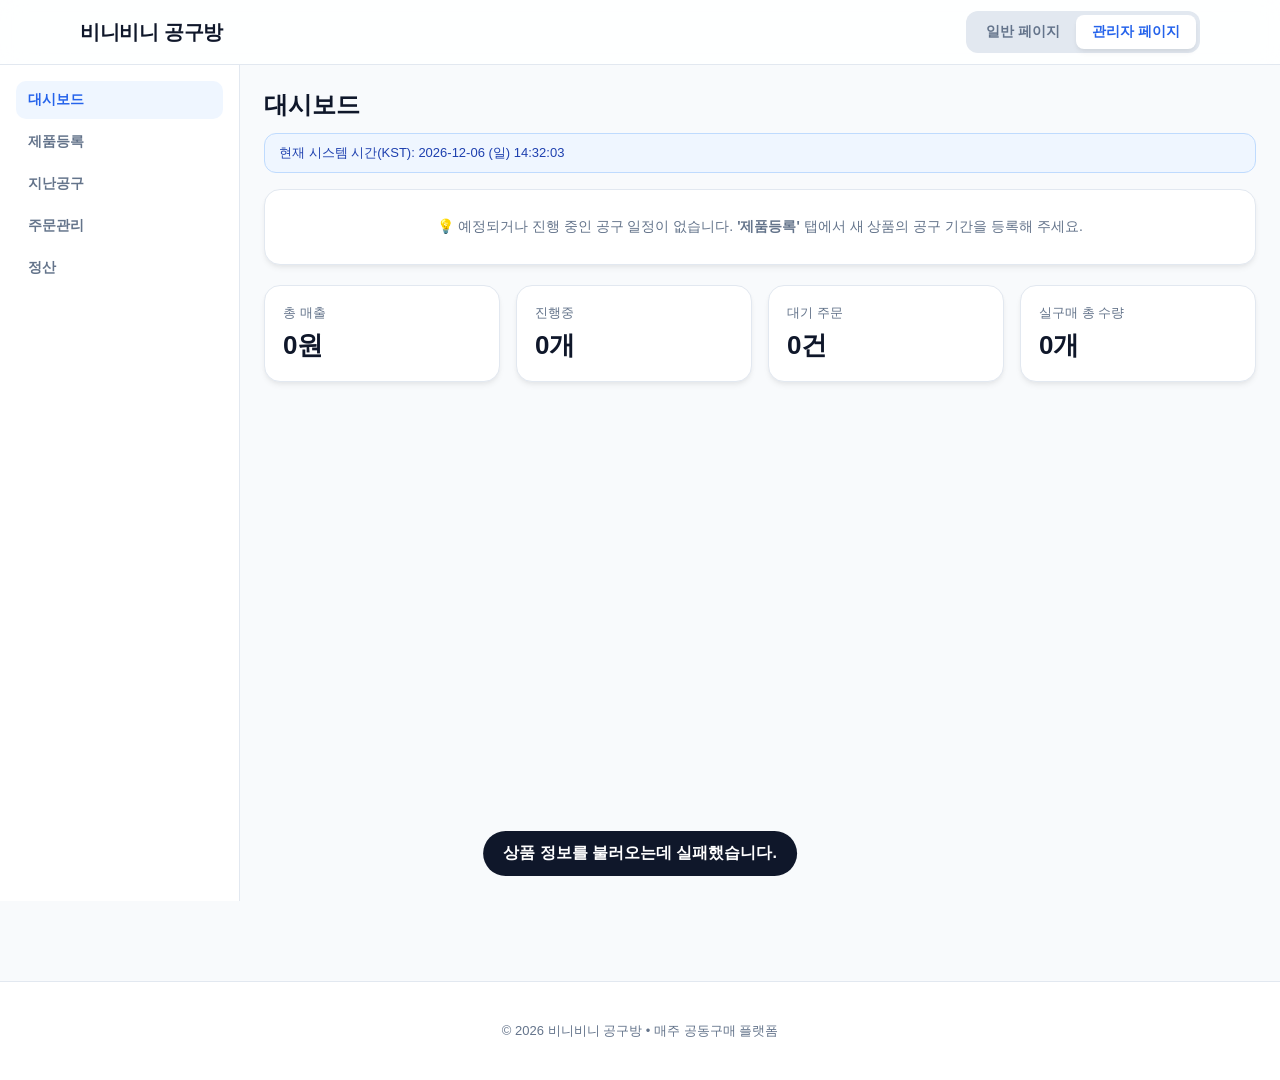
==== admin.html @ 6e975e44 "upload" ====
<!DOCTYPE html>
<html lang="ko">

<head>
    <meta charset="utf-8">
    <meta name="viewport" content="width=device-width, initial-scale=1">
    <title>비니비니 공구방 - 관리자 모드</title>
    <link rel="stylesheet" href="admin.css">
    <script src="admin.js" defer></script>
</head>

<body>
    <div class="app">
        <header class="header">
            <div class="container header-inner">
                <button id="mMenu" class="m-menu">☰</button>
                <div class="brand"><span>비니비니 공구방</span></div>
                <div class="toggle-group">
                    <a href="index.html" id="toggle-public" class="toggle-btn">일반 페이지</a>
                    <a href="admin.html" id="toggle-admin" class="toggle-btn active">관리자 페이지</a>
                </div>
            </div>
        </header>

        <div id="admin-page" class="page">
            <div class="admin-layout">
                <div class="admin-overlay" id="adminOverlay"></div>
                <aside class="admin-sidebar" id="adminSidebar">
                    <nav class="admin-nav">
                        <button class="admin-nav-btn active" data-view="dashboard">대시보드</button>
                        <button class="admin-nav-btn" data-view="register">제품등록</button>
                        <button class="admin-nav-btn" data-view="past">지난공구</button>
                        <button class="admin-nav-btn" data-view="orders">주문관리</button>
                        <button class="admin-nav-btn" data-view="settle">정산</button>
                    </nav>
                </aside>
                <main class="admin-main">
                    <div id="admin-dashboard" class="admin-view active">
                        <h1 style="font-size:24px;font-weight:800;margin:0 0 12px">대시보드</h1>
                        <div id="kstDebug"
                            style="background:#eff6ff;border:1px solid #bfdbfe;color:#1e40af;padding:10px 14px;border-radius:12px;font-size:13px;margin-bottom:16px">
                        </div>
                        <div id="nextScheduleCard" class="card card-pad" style="margin-bottom:20px"></div>
                        <div class="dash-grid">
                            <div class="dash-card">
                                <div class="dash-label">총 매출</div>
                                <div class="dash-value" id="dash-sales">0원</div>
                            </div>
                            <div class="dash-card">
                                <div class="dash-label">진행중</div>
                                <div class="dash-value" id="dash-active">0개</div>
                            </div>
                            <div class="dash-card">
                                <div class="dash-label">대기 주문</div>
                                <div class="dash-value" id="dash-pending">0건</div>
                            </div>
                            <div class="dash-card">
                                <div class="dash-label">실구매 총 수량</div>
                                <div class="dash-value" id="dash-qty">0개</div>
                            </div>
                        </div>
                    </div>

                    <div id="admin-register" class="admin-view">
                        <h1 style="font-size:24px;font-weight:800;margin:0 0 20px">제품 등록</h1>
                        <div class="card card-pad">
                            <form id="productForm" class="form-grid">
                                <div class="form-grid two">
                                    <div class="form-field">
                                        <label class="form-label">상품명 *</label>
                                        <input class="form-input" name="name" required placeholder="예: 프리미엄 텀블러 500ml 단품 세트">
                                    </div>
                                    <div class="form-field">
                                        <label class="form-label">소비자가 (원) *</label>
                                        <input class="form-input" name="originalPrice" type="number" min="0" required placeholder="29000">
                                    </div>
                                </div>
                                <div class="form-grid two">
                                    <div class="form-field">
                                        <label class="form-label">판매가 (원) *</label>
                                        <input class="form-input" name="salePrice" type="number" min="0" required placeholder="18900">
                                    </div>
                                    <div class="form-field">
                                        <label class="form-label">제품원가 (원) *</label>
                                        <input class="form-input" name="costPrice" type="number" min="0" required placeholder="9500">
                                    </div>
                                </div>
                                <div class="form-grid two">
                                    <div class="form-field">
                                        <label class="form-label">용량 *</label>
                                        <input class="form-input" name="specVol" required placeholder="500ml">
                                    </div>
                                    <div class="form-field">
                                        <label class="form-label">소재 *</label>
                                        <input class="form-input" name="specMat" required placeholder="스테인리스 316">
                                    </div>
                                </div>
                                <div class="form-grid two">
                                    <div class="form-field">
                                        <label class="form-label">색상 *</label>
                                        <input class="form-input" name="specColor" required placeholder="코랄핑크 / 스카이블루">
                                    </div>
                                    <div class="form-field">
                                        <label class="form-label">제품구성 *</label>
                                        <input class="form-input" name="specQty" required placeholder="예: 본품 1개 + 전용 파우치 1개">
                                    </div>
                                </div>
                                <div class="form-grid two">
                                    <div class="form-field">
                                        <label class="form-label">시작일 (자정 00:00 자동시작) *</label>
                                        <div style="display:grid;grid-template-columns:repeat(3,1fr);gap:6px">
                                            <select name="startYear" class="form-select" required></select>
                                            <select name="startMonth" class="form-select" required></select>
                                            <select name="startDay" class="form-select" required></select>
                                        </div>
                                    </div>
                                    <div class="form-field">
                                        <label class="form-label">종료일 (밤 23:59:59 자동마감) *</label>
                                        <div style="display:grid;grid-template-columns:repeat(3,1fr);gap:6px">
                                            <select name="endYear" class="form-select" required></select>
                                            <select name="endMonth" class="form-select" required></select>
                                            <select name="endDay" class="form-select" required></select>
                                        </div>
                                    </div>
                                </div>

                                <div class="image-upload-box">
                                    <div class="form-field">
                                        <label class="form-label">썸네일 이미지 <span id="thumbCounter" style="font-weight:400;color:var(--muted)">0/5</span> *</label>
                                        <label class="image-upload">
                                            <input id="thumbImagesInput" type="file" accept=".jpg,.jpeg,.png,.webp" multiple hidden>
                                            <div>클릭하여 썸네일 등록 (최대 5장)</div>
                                        </label>
                                        <div id="thumbPreviews" class="image-previews"></div>
                                    </div>
                                    <div class="form-field">
                                        <label class="form-label">상품 상세 이미지 <span id="detailCounter" style="font-weight:400;color:var(--muted)">0/15</span> *</label>
                                        <label class="image-upload">
                                            <input id="detailImagesInput" type="file" accept=".jpg,.jpeg,.png,.webp" multiple hidden>
                                            <div>클릭하여 상세이미지 등록 (최대 15장)</div>
                                        </label>
                                        <div id="detailPreviews" class="image-previews"></div>
                                    </div>
                                </div>

                                <div style="display:flex;gap:8px;justify-content:flex-end;margin-top:16px">
                                    <button type="button" id="cancelEditBtn" class="btn-secondary" style="display:none">취소</button>
                                    <button type="submit" class="btn-primary" id="productSubmitBtn">제품 등록하기</button>
                                </div>
                            </form>
                        </div>

                        <div class="card card-pad" style="margin-top:24px">
                            <h3 style="margin:0 0 16px;font-weight:800">등록된 상품 목록</h3>
                            <div class="table-wrap">
                                <table class="admin-table" id="adminProductListTable">
                                    <thead>
                                        <tr>
                                            <th>상품명</th>
                                            <th>판매가</th>
                                            <th>원가</th>
                                            <th>썸네일/상세</th>
                                            <th>상태</th>
                                            <th>액션</th>
                                        </tr>
                                    </thead>
                                    <tbody></tbody>
                                </table>
                            </div>
                        </div>
                    </div>

                    <div id="admin-past" class="admin-view">
                        <h1 style="font-size:24px;font-weight:800;margin:0 0 20px">지난 공구</h1>
                        <div class="table-wrap">
                            <table class="admin-table" id="adminPastTable">
                                <thead>
                                    <tr>
                                        <th>상품명</th>
                                        <th>기간</th>
                                        <th>판매가</th>
                                        <th>원가</th>
                                        <th>판매수량</th>
                                        <th>상태</th>
                                    </tr>
                                </thead>
                                <tbody></tbody>
                            </table>
                        </div>
                    </div>

                    <div id="admin-orders" class="admin-view">
                        <div style="display:flex;justify-content:space-between;align-items:center;margin-bottom:20px">
                            <h1 style="font-size:24px;font-weight:800;margin:0">주문 관리</h1>
                        </div>
                        <div class="table-wrap">
                            <table class="admin-table" id="adminOrdersTable">
                                <thead>
                                    <tr>
                                        <th>주문일시</th>
                                        <th>상품</th>
                                        <th>주문자</th>
                                        <th>입금자명</th>
                                        <th>연락처</th>
                                        <th>수량</th>
                                        <th>금액</th>
                                        <th>입금상태</th>
                                    </tr>
                                </thead>
                                <tbody></tbody>
                            </table>
                        </div>
                    </div>

                    <div id="admin-settle" class="admin-view">
                        <div style="display:flex;justify-content:space-between;align-items:center;margin-bottom:20px">
                            <h1 style="font-size:24px;font-weight:800;margin:0">정산</h1>
                            <div style="background:white;padding:10px 16px;border-radius:12px;border:1px solid var(--border)">
                                총 이익 <strong id="totalProfit" style="font-size:20px;color:var(--primary);margin-left:8px">0원</strong>
                            </div>
                        </div>
                        <div class="table-wrap">
                            <table class="admin-table" id="settleTable">
                                <thead>
                                    <tr>
                                        <th>상품명</th>
                                        <th>판매수량</th>
                                        <th>매출</th>
                                        <th>이익</th>
                                    </tr>
                                </thead>
                                <tbody></tbody>
                            </table>
                        </div>
                    </div>
                </main>
            </div>
        </div>

        <footer class="footer">© 2026 비니비니 공구방 • 매주 공동구매 플랫폼</footer>
    </div>

    <div id="toast" class="toast"></div>
</body>

</html>
---- admin.css ----
:root {
    --bg: #f8fafc;
    --card: #fff;
    --primary: #2563eb;
    --primary-dark: #1d4ed8;
    --text: #0f172a;
    --muted: #64748b;
    --border: #e2e8f0;
    --success: #10b981;
    --warning: #f59e0b;
    --danger: #ef4444;
    --radius: 16px;
    --shadow: 0 4px 6px -1px rgba(0, 0, 0, .06), 0 2px 4px -1px rgba(0, 0, 0, .04);
}

* {
    box-sizing: border-box
}

input[type="datetime-local"],
input[type="date"],
input[type="time"] {
    color: #0f172a !important;
    -webkit-text-fill-color: #0f172a !important;
}

input[type="datetime-local"]::-webkit-datetime-edit,
input[type="datetime-local"]::-webkit-datetime-edit-text,
input[type="datetime-local"]::-webkit-datetime-edit-month-field,
input[type="datetime-local"]::-webkit-datetime-edit-day-field,
input[type="datetime-local"]::-webkit-datetime-edit-year-field,
input[type="datetime-local"]::-webkit-datetime-edit-hour-field,
input[type="datetime-local"]::-webkit-datetime-edit-minute-field {
    color: #0f172a !important;
}

html,
body {
    height: 100%
}

body {
    margin: 0;
    font-family: -apple-system, BlinkMacSystemFont, "Apple SD Gothic Neo", "Noto Sans KR", Segoe UI, Roboto, Helvetica, Arial, sans-serif;
    background: var(--bg);
    color: var(--text);
    -webkit-font-smoothing: antialiased
}

.container {
    max-width: 1160px;
    margin: 0 auto;
    padding: 0 20px
}

.header {
    position: sticky;
    top: 0;
    z-index: 40;
    background: rgba(255, 255, 255, .85);
    backdrop-filter: saturate(180%) blur(12px);
    border-bottom: 1px solid var(--border)
}

.header-inner {
    display: flex;
    align-items: center;
    justify-content: space-between;
    height: 64px;
    gap: 16px
}

.brand {
    display: flex;
    align-items: center;
    gap: 10px;
    font-weight: 800;
    font-size: 20px;
    letter-spacing: -.3px
}

.toggle-group {
    display: flex;
    background: #e2e8f0;
    padding: 4px;
    border-radius: 12px
}

.toggle-btn {
    padding: 8px 16px;
    border: 0;
    background: transparent;
    border-radius: 8px;
    font-weight: 600;
    color: var(--muted);
    cursor: pointer;
    transition: .2s;
    font-size: 14px;
    text-decoration: none;
}

.toggle-btn.active {
    background: white;
    color: var(--primary);
    box-shadow: var(--shadow)
}

.page {
    padding-bottom: 80px
}

.card {
    background: var(--card);
    border-radius: var(--radius);
    box-shadow: var(--shadow);
    border: 1px solid var(--border);
    overflow: hidden;
    display: flex;
    flex-direction: column
}

.card-pad {
    padding: 16px
}

@media(min-width:768px) {
    .card-pad {
        padding: 24px
    }
}

.table-wrap {
    overflow: auto;
    background: white;
    border-radius: var(--radius);
    box-shadow: var(--shadow);
    border: 1px solid var(--border)
}

table.admin-table {
    width: 100%;
    border-collapse: collapse;
    font-size: 14px;
    min-width: 720px
}

.admin-table th {
    background: #f8fafc;
    padding: 12px;
    text-align: left;
    font-weight: 700;
    color: var(--muted);
    border-bottom: 1px solid var(--border);
    white-space: nowrap
}

.admin-table td {
    padding: 12px;
    border-bottom: 1px solid var(--border);
    vertical-align: middle
}

.badge {
    display: inline-flex;
    align-items: center;
    padding: 4px 10px;
    border-radius: 999px;
    font-size: 12px;
    font-weight: 700
}

.badge-success {
    background: #dcfce7;
    color: #166534
}

.badge-gray {
    background: #f1f5f9;
    color: #475569
}

.badge-warning {
    background: #fef3c7;
    color: #92400e
}

.admin-layout {
    display: flex;
    min-height: calc(100vh - 64px)
}

.admin-sidebar {
    width: 240px;
    background: white;
    border-right: 1px solid var(--border);
    padding: 16px;
    flex-shrink: 0
}

.admin-nav {
    display: flex;
    flex-direction: column;
    gap: 4px
}

.admin-nav-btn {
    display: flex;
    align-items: center;
    gap: 10px;
    padding: 10px 12px;
    border-radius: 10px;
    border: 0;
    background: transparent;
    text-align: left;
    font-weight: 600;
    color: var(--muted);
    cursor: pointer;
    width: 100%;
    font-size: 14px
}

.admin-nav-btn.active,
.admin-nav-btn:hover {
    background: #eff6ff;
    color: var(--primary)
}

.admin-main {
    flex: 1;
    padding: 24px;
    max-width: 1200px;
    width: 100%
}

.admin-view {
    display: none
}

.admin-view.active {
    display: block
}

.dash-grid {
    display: grid;
    grid-template-columns: repeat(2, 1fr);
    gap: 16px;
    margin-bottom: 24px
}

@media(min-width:900px) {
    .dash-grid {
        grid-template-columns: repeat(4, 1fr)
    }
}

.dash-card {
    background: white;
    padding: 18px;
    border-radius: 16px;
    border: 1px solid var(--border);
    box-shadow: var(--shadow)
}

.dash-label {
    font-size: 13px;
    color: var(--muted);
    margin-bottom: 6px
}

.dash-value {
    font-size: 26px;
    font-weight: 800;
    letter-spacing: -.5px
}

.form-grid {
    display: grid;
    gap: 16px
}

@media(min-width:720px) {
    .form-grid.two {
        grid-template-columns: 1fr 1fr
    }
}

.form-field {
    display: flex;
    flex-direction: column;
    gap: 6px
}

.form-label {
    font-weight: 600;
    font-size: 14px
}

.form-input,
.form-textarea,
.form-select {
    padding: 12px 14px;
    border: 1px solid var(--border);
    border-radius: 12px;
    font-size: 15px;
    font-family: inherit;
    background: white;
    transition: .2s
}

.form-input:focus,
.form-textarea:focus,
.form-select:focus {
    outline: none;
    border-color: var(--primary);
    box-shadow: 0 0 0 3px rgba(37, 99, 235, .15)
}

.image-upload-box {
    display: grid;
    grid-template-columns: 1fr;
    gap: 16px
}

@media(min-width:720px) {
    .image-upload-box {
        grid-template-columns: 1fr 1fr
    }
}

.image-upload {
    border: 2px dashed var(--border);
    border-radius: 16px;
    padding: 20px;
    text-align: center;
    background: #f8fafc;
    cursor: pointer;
    transition: .2s
}

.image-upload:hover {
    border-color: var(--primary);
    background: #eff6ff
}

.image-previews {
    display: grid;
    grid-template-columns: repeat(5, 1fr);
    gap: 10px;
    margin-top: 12px
}

.preview-item {
    aspect-ratio: 4/3;
    border-radius: 12px;
    overflow: hidden;
    border: 1px solid var(--border);
    position: relative;
    background: #f1f5f9
}

.preview-item img {
    width: 100%;
    height: 100%;
    object-fit: cover
}

.preview-remove {
    position: absolute;
    top: 4px;
    right: 4px;
    background: rgba(0, 0, 0, .6);
    color: white;
    border: 0;
    width: 24px;
    height: 24px;
    border-radius: 50%;
    cursor: pointer;
    font-size: 14px
}

.btn-primary {
    padding: 12px 20px;
    background: var(--primary);
    color: white;
    border: 0;
    border-radius: 12px;
    font-weight: 700;
    cursor: pointer;
    transition: .2s
}

.btn-secondary {
    padding: 10px 16px;
    background: white;
    border: 1px solid var(--border);
    border-radius: 10px;
    font-weight: 600;
    cursor: pointer
}

.toast {
    position: fixed;
    bottom: 24px;
    left: 50%;
    transform: translateX(-50%) translateY(20px);
    background: #0f172a;
    color: white;
    padding: 12px 20px;
    border-radius: 999px;
    font-weight: 600;
    opacity: 0;
    transition: .3s;
    z-index: 200
}

.toast.show {
    opacity: 1;
    transform: translateX(-50%) translateY(0)
}

.footer {
    padding: 40px 20px;
    text-align: center;
    color: var(--muted);
    font-size: 13px;
    border-top: 1px solid var(--border);
    background: white
}

@media(max-width:768px) {
    .admin-sidebar {
        position: fixed;
        left: -260px;
        top: 64px;
        bottom: 0;
        z-index: 30;
        transition: .3s
    }

    .admin-sidebar.open {
        left: 0
    }

    .image-previews {
        grid-template-columns: repeat(3, 1fr)
    }
}

.m-menu {
    display: none
}

@media(max-width:768px) {
    .m-menu {
        display: grid;
        place-items: center;
        width: 40px;
        height: 40px;
        font-size: 24px;
        background: #f1f5f9;
        border: 0;
        border-radius: 10px;
        margin-right: 8px
    }
}

.admin-overlay {
    position: fixed;
    inset: 0;
    background: rgba(0, 0, 0, .4);
    z-index: 29;
    display: none
}

.admin-overlay.show {
    display: block
}
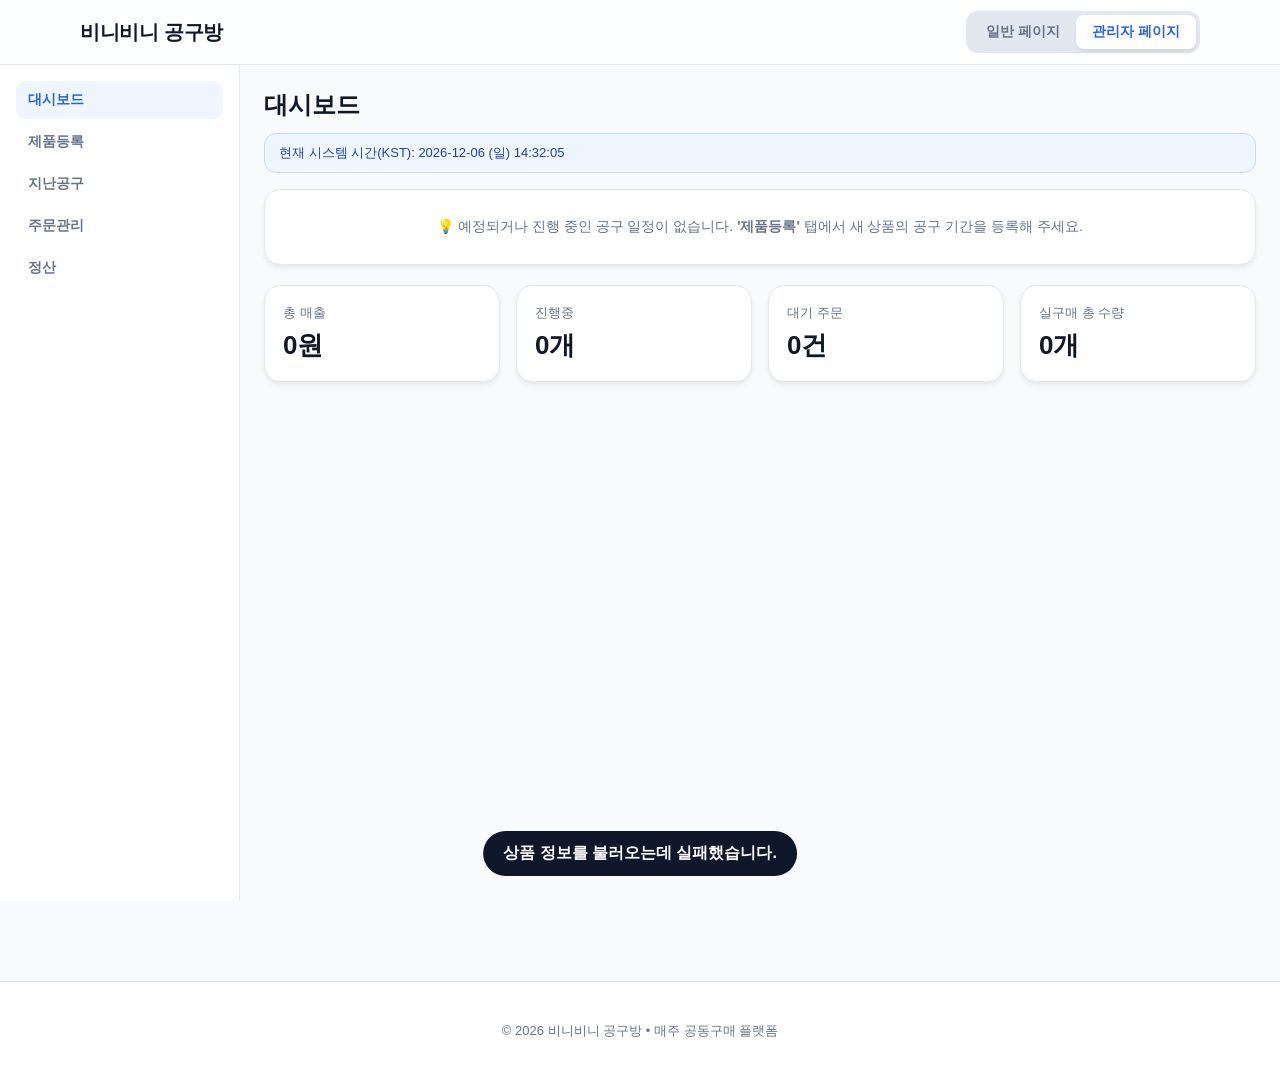
==== commit 0fd8ae4d: "upload" ====
--- a/admin.html
+++ b/admin.html
@@ -67,45 +67,53 @@
                             <form id="productForm" class="form-grid">
                                 <div class="form-grid two">
                                     <div class="form-field">
+                                        <label class="form-label">카테고리 *</label>
+                                        <select name="category" class="form-select" required>
+                                            <option value="생활용품">생활용품</option>
+                                            <option value="식품">식품</option>
+                                            <option value="건강기능식품">건강기능식품</option>
+                                        </select>
+                                    </div>
+                                    <div class="form-field">
                                         <label class="form-label">상품명 *</label>
-                                        <input class="form-input" name="name" required placeholder="예: 프리미엄 텀블러 500ml 단품 세트">
-                                    </div>
+                                        <input class="form-input" name="name" required>
+                                    </div>
+                                </div>
+                                <div class="form-grid two">
                                     <div class="form-field">
                                         <label class="form-label">소비자가 (원) *</label>
-                                        <input class="form-input" name="originalPrice" type="number" min="0" required placeholder="29000">
-                                    </div>
-                                </div>
-                                <div class="form-grid two">
+                                        <input class="form-input" name="originalPrice" type="number" min="0" required>
+                                    </div>
                                     <div class="form-field">
                                         <label class="form-label">판매가 (원) *</label>
-                                        <input class="form-input" name="salePrice" type="number" min="0" required placeholder="18900">
-                                    </div>
+                                        <input class="form-input" name="salePrice" type="number" min="0" required>
+                                    </div>
+                                </div>
+                                <div class="form-grid two">
                                     <div class="form-field">
                                         <label class="form-label">제품원가 (원) *</label>
-                                        <input class="form-input" name="costPrice" type="number" min="0" required placeholder="9500">
-                                    </div>
-                                </div>
-                                <div class="form-grid two">
-                                    <div class="form-field">
-                                        <label class="form-label">용량 *</label>
-                                        <input class="form-input" name="specVol" required placeholder="500ml">
-                                    </div>
-                                    <div class="form-field">
-                                        <label class="form-label">소재 *</label>
-                                        <input class="form-input" name="specMat" required placeholder="스테인리스 316">
-                                    </div>
-                                </div>
-                                <div class="form-grid two">
-                                    <div class="form-field">
-                                        <label class="form-label">색상 *</label>
-                                        <input class="form-input" name="specColor" required placeholder="코랄핑크 / 스카이블루">
-                                    </div>
+                                        <input class="form-input" name="costPrice" type="number" min="0" required>
+                                    </div>
+                                    <div class="form-field">
+                                        <label class="form-label" id="label-specVol">용량 *</label>
+                                        <input class="form-input" name="specVol" required>
+                                    </div>
+                                </div>
+                                <div class="form-grid two">
+                                    <div class="form-field">
+                                        <label class="form-label" id="label-specMat">소재 *</label>
+                                        <input class="form-input" name="specMat" required>
+                                    </div>
+                                    <div class="form-field">
+                                        <label class="form-label" id="label-specColor">색상 *</label>
+                                        <input class="form-input" name="specColor" required>
+                                    </div>
+                                </div>
+                                <div class="form-grid two">
                                     <div class="form-field">
                                         <label class="form-label">제품구성 *</label>
-                                        <input class="form-input" name="specQty" required placeholder="예: 본품 1개 + 전용 파우치 1개">
-                                    </div>
-                                </div>
-                                <div class="form-grid two">
+                                        <input class="form-input" name="specQty" required>
+                                    </div>
                                     <div class="form-field">
                                         <label class="form-label">시작일 (자정 00:00 자동시작) *</label>
                                         <div style="display:grid;grid-template-columns:repeat(3,1fr);gap:6px">
@@ -114,6 +122,8 @@
                                             <select name="startDay" class="form-select" required></select>
                                         </div>
                                     </div>
+                                </div>
+                                <div class="form-grid two">
                                     <div class="form-field">
                                         <label class="form-label">종료일 (밤 23:59:59 자동마감) *</label>
                                         <div style="display:grid;grid-template-columns:repeat(3,1fr);gap:6px">
@@ -122,6 +132,7 @@
                                             <select name="endDay" class="form-select" required></select>
                                         </div>
                                     </div>
+                                    <div class="form-field"></div>
                                 </div>
 
                                 <div class="image-upload-box">
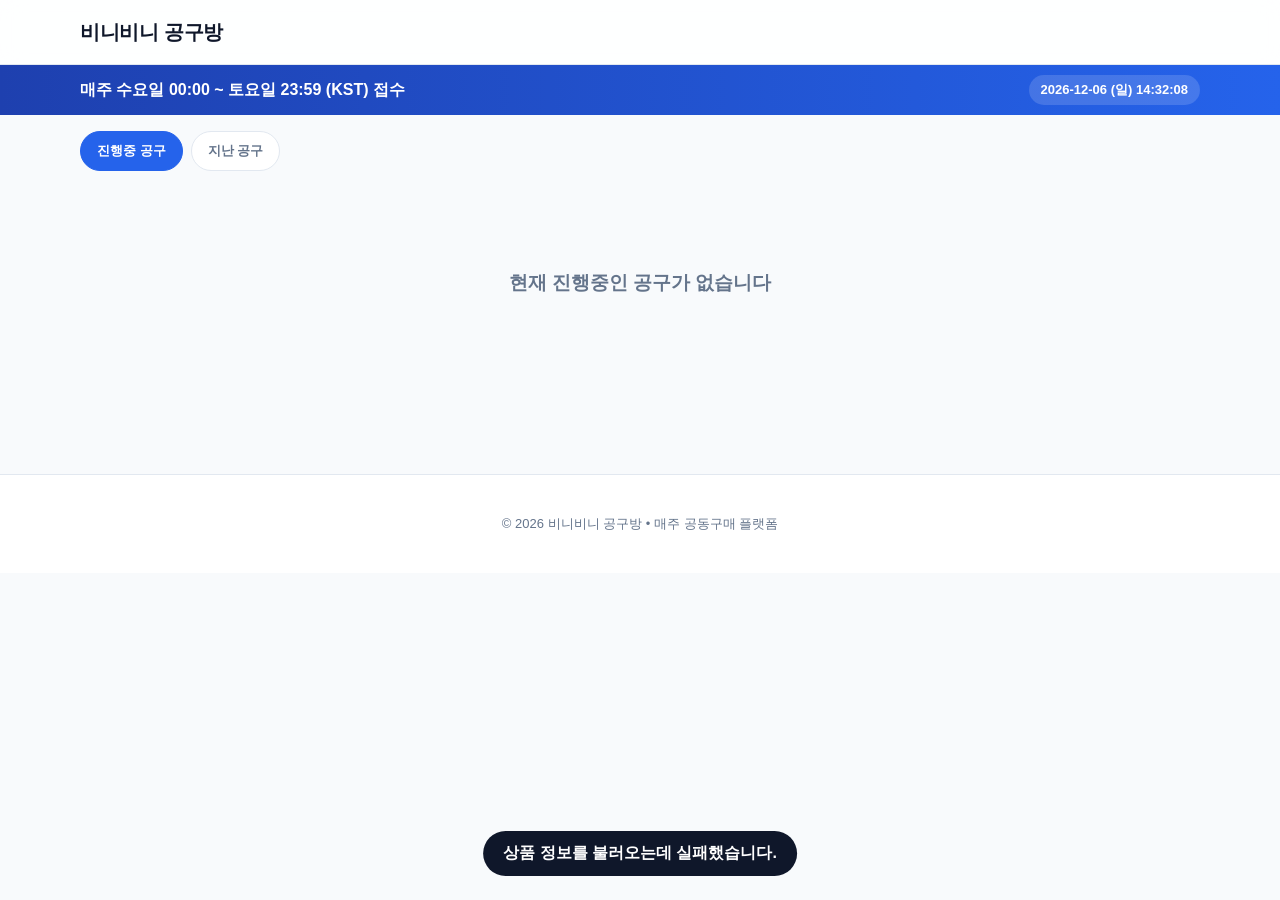
==== commit 4354dc36: "uploadlink" ====
--- a/admin.html
+++ b/admin.html
@@ -15,10 +15,6 @@
             <div class="container header-inner">
                 <button id="mMenu" class="m-menu">☰</button>
                 <div class="brand"><span>비니비니 공구방</span></div>
-                <div class="toggle-group">
-                    <a href="index.html" id="toggle-public" class="toggle-btn">일반 페이지</a>
-                    <a href="admin.html" id="toggle-admin" class="toggle-btn active">관리자 페이지</a>
-                </div>
             </div>
         </header>
 
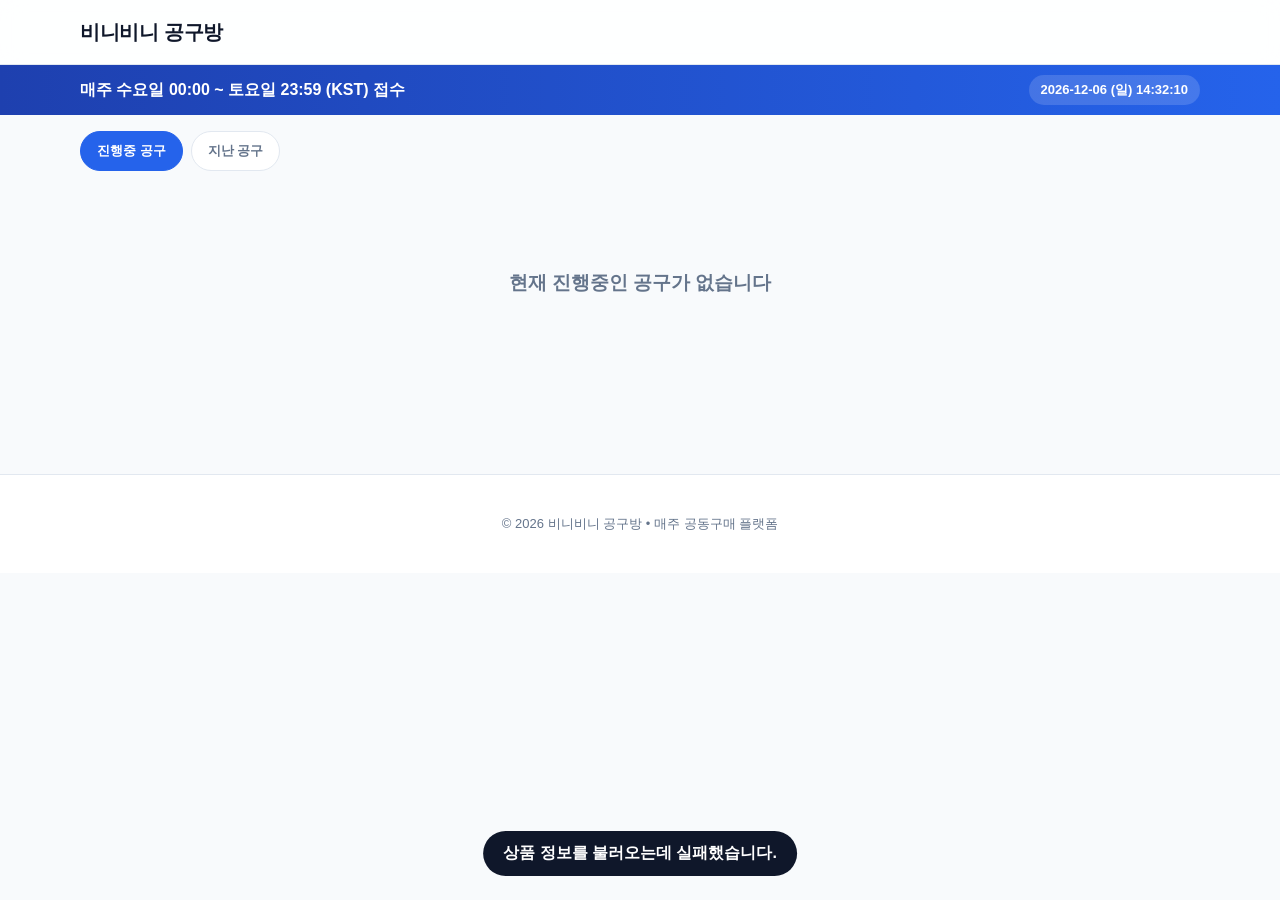
==== commit ed57b704: "upload" ====
--- a/admin.html
+++ b/admin.html
@@ -14,7 +14,7 @@
         <header class="header">
             <div class="container header-inner">
                 <button id="mMenu" class="m-menu">☰</button>
-                <div class="brand"><span>비니비니 공구방</span></div>
+                <div class="brand"><a href="index.html" style="color:inherit;text-decoration:none;">비니비니 공구방</a></div>
             </div>
         </header>
 
